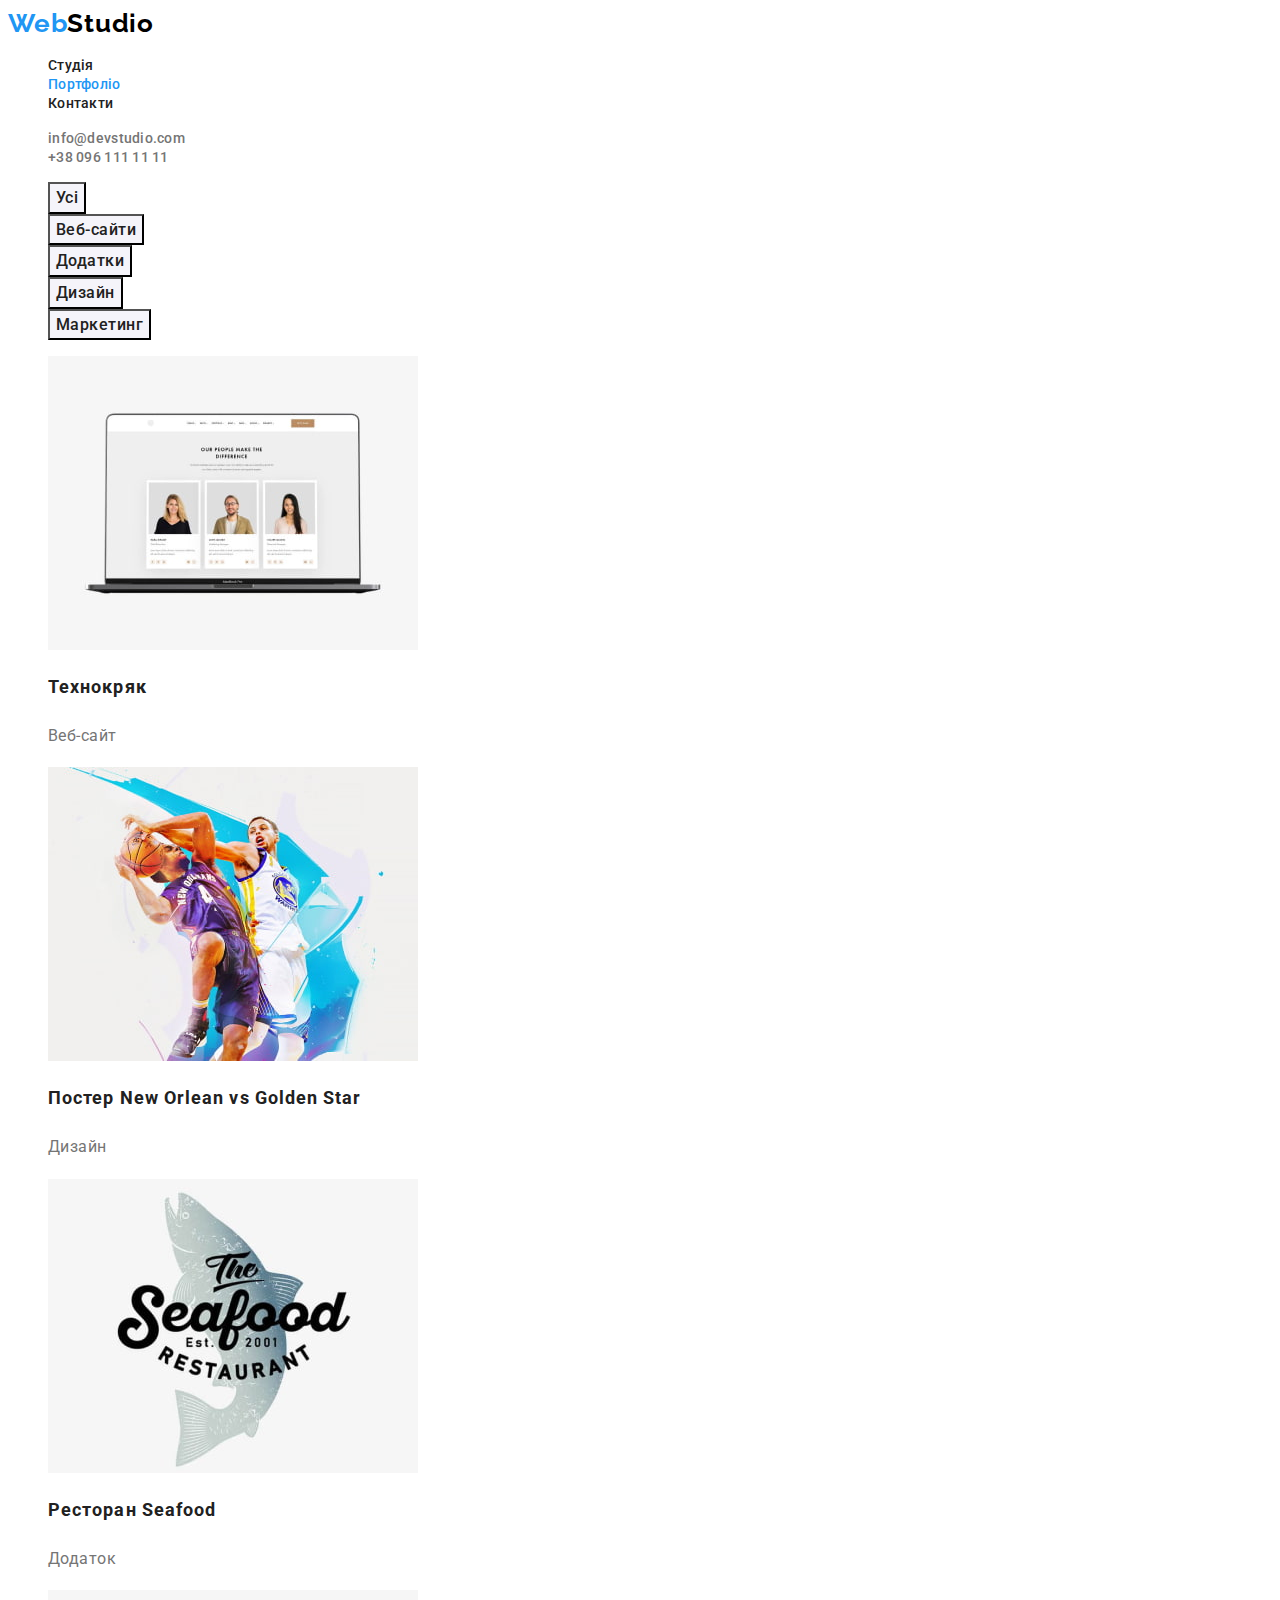
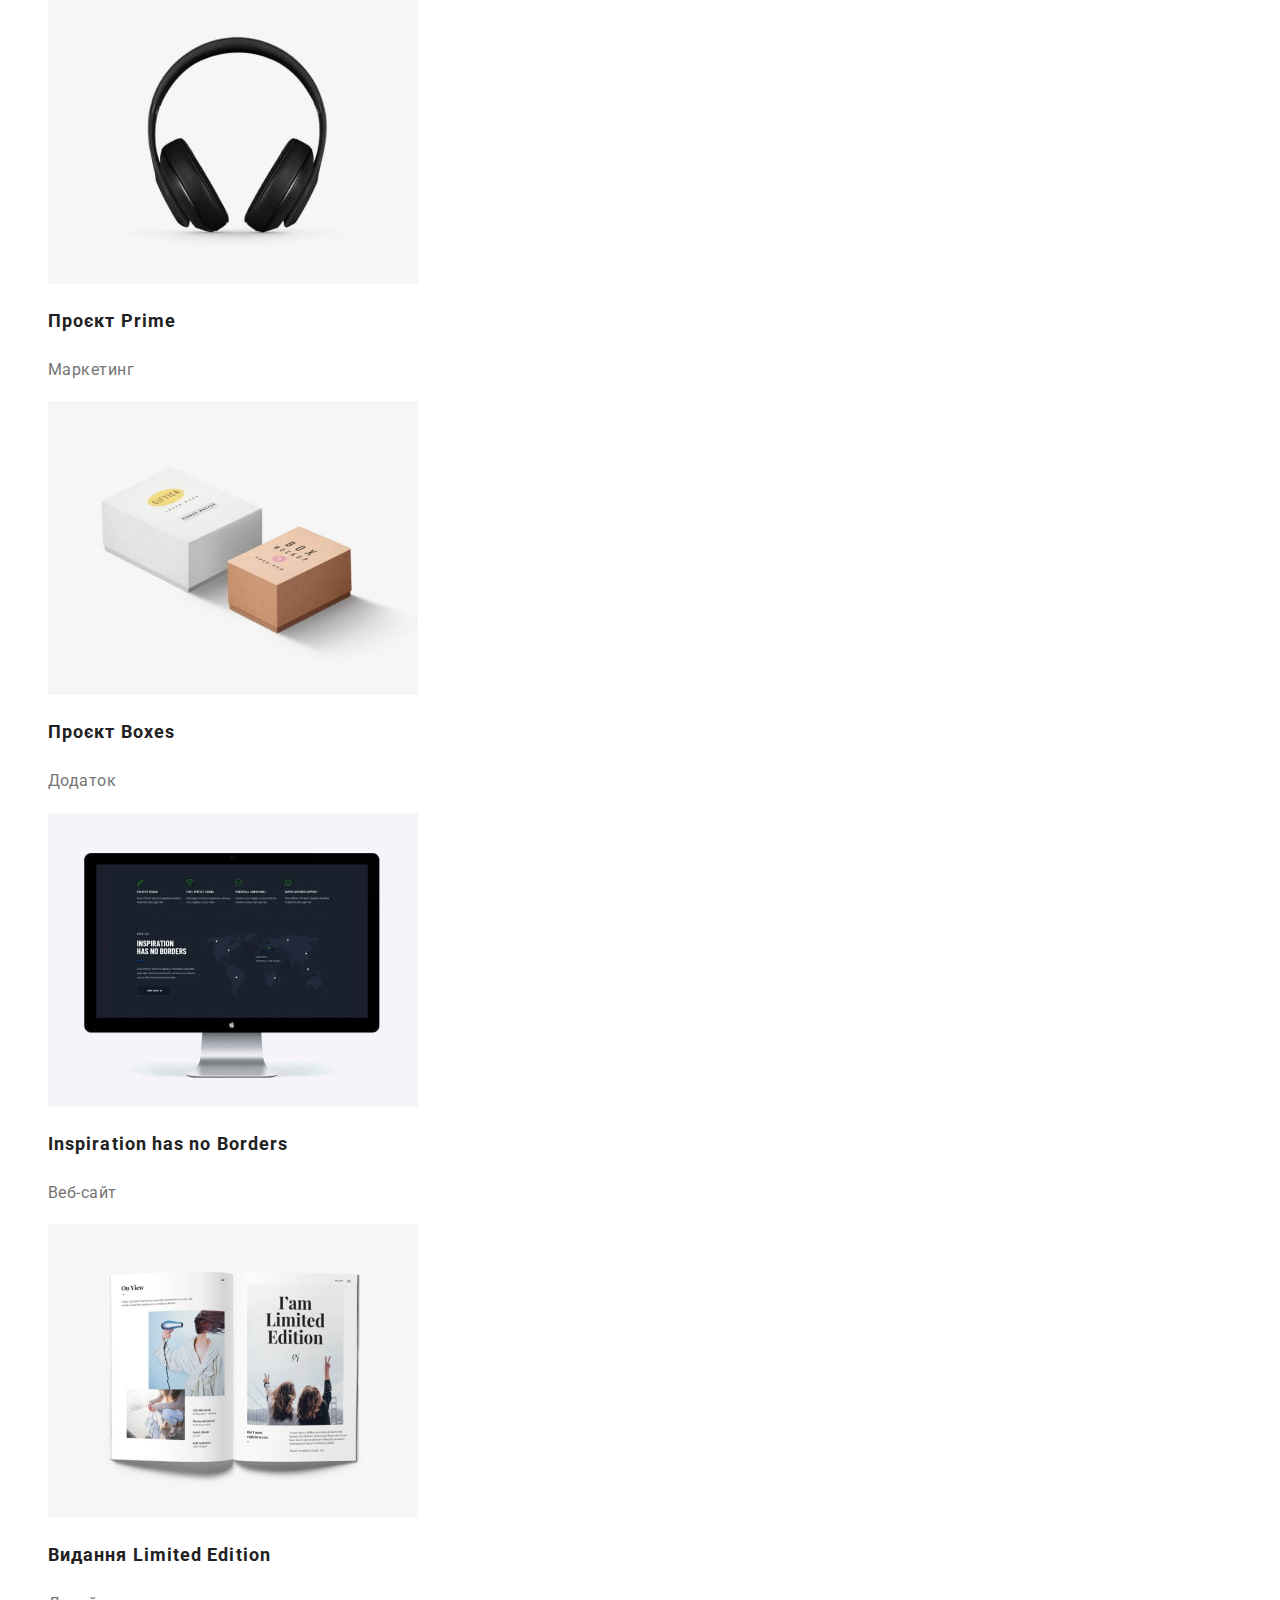
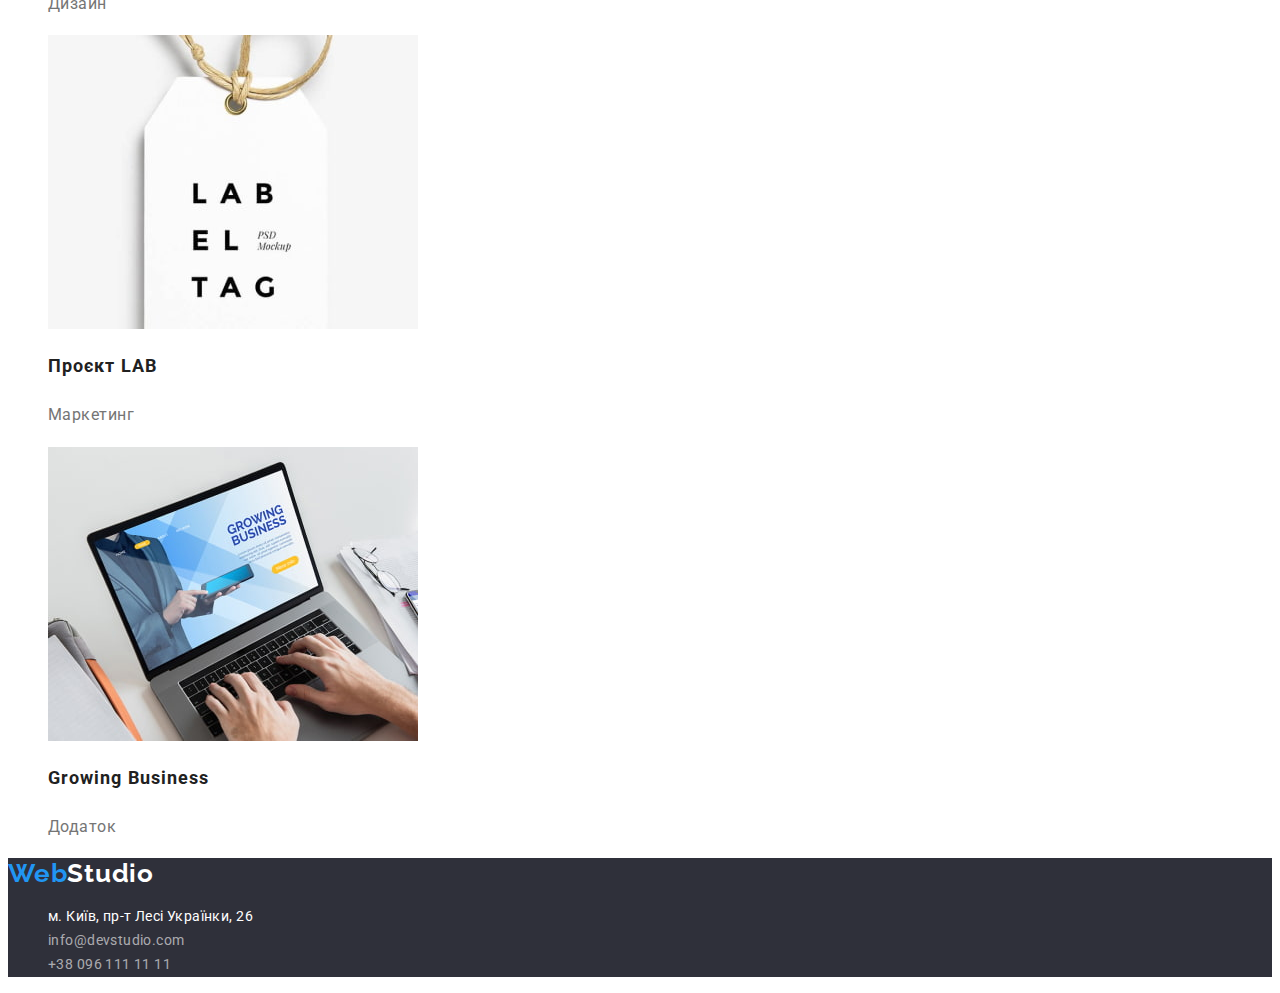
==== portfolio.html @ 66be1bb6 "Initial repo" ====
<!DOCTYPE html>
<html lang="uk-UA">
  <head>
    <meta charset="UTF-8" />
    <meta http-equiv="X-UA-Compatible" content="IE=edge" />
    <meta name="viewport" content="width=device-width, initial-scale=1.0" />
    <title>goit-markup-hw-02</title>
    <link rel="preconnect" href="https://fonts.googleapis.com">
    <link rel="preconnect" href="https://fonts.gstatic.com" crossorigin>
    <link href="https://fonts.googleapis.com/css2?family=Raleway:wght@700&family=Roboto:wght@400;500;700;900&display=swap" rel="stylesheet">
    <link rel="stylesheet" href="./css/styles.css">
     </head>
  <body>
    <header>
      <nav>
        <a class="logo" href="./index.html" lang="en">Web<span class="logo-header">Studio</span></a>

        <ul class="nav-list list">
          <li>
            <a href="./index.html">Студія</a>
          </li>
          <li>
            <a class="current" href="./portfolio.html">Портфоліо</a>
          </li>
          <li>
            <a href="link">Контакти</a>
          </li>
        </ul>
      </nav>
      <ul class="contacts-list list">
        <li>
          <a href="mailto:info@devstudio.com">info@devstudio.com</a>
        </li>
        <li>
          <a href="tel:+380961111111">+38 096 111 11 11</a>
        </li>
      </ul>
    </header>
    <main>
      <!-- Portfolio Section -->
      <section class="portfolio-section">
        <h1 class="hidden-title"> <!-- FIXME: Delete this <h1> with CSS -->
          Портфоліо
        </h1>
        <ul>
          <li><button class="portfolio-button" type="button">Усі</button></li>
          <li><button class="portfolio-button" type="button">Веб-сайти</button></li>
          <li><button class="portfolio-button" type="button">Додатки</button></li>
          <li><button class="portfolio-button" type="button">Дизайн</button></li>
          <li><button class="portfolio-button" type="button">Маркетинг</button></li>
        </ul>
        <ul>
          <li> <img src="./images/portfolio-img-6.jpg" alt="Технокряк - Веб-сайт" width="370">
            <h2 class="titles portfolio-title">Технокряк</h2>
            <p class="portfolio-text">Веб-сайт</p></li>
          <li> <img src="./images/portfolio-img-4.jpg" alt="Постер New Orlean vs Golden Star - Дизайн" width="370">
            <h2 class="titles portfolio-title">Постер <span lang="en">New Orlean vs Golden Star</span></h2>
            <p class="portfolio-text">Дизайн</p></li>
          <li> <img src="./images/portfolio-img-5.jpg" alt="Ресторан Seafood - Додаток" width="370">
            <h2 class="titles portfolio-title">Ресторан <span lang="en">Seafood</span></h2>
            <p class="portfolio-text">Додаток</p></li>
          <li> <img src="./images/portfolio-img-7.jpg" alt="Проєкт Prime - Маркетинг" width="370">
            <h2 class="titles portfolio-title">Проєкт <span lang="en">Prime</span></h2>
            <p class="portfolio-text">Маркетинг</p></li>
          <li> <img src="./images/portfolio-img-8.jpg" alt="Проєкт Boxes - Додаток" width="370">
            <h2 class="titles portfolio-title">Проєкт <span lang="en">Boxes</span></h2>
            <p class="portfolio-text">Додаток</p></li>
          <li> <img src="./images/portfolio-img-9.jpg" alt="Inspiration has no Borders - Веб-сайт" width="370">
            <h2 class="titles portfolio-title" lang="en">Inspiration has no Borders</h2>
            <p class="portfolio-text">Веб-сайт</p></li>
          <li> <img src="./images/portfolio-img-1.jpg" alt="Видання Limited Edition - Дизайн" width="370">
            <h2 class="titles portfolio-title">Видання <span lang="en">Limited Edition</span></h2>
            <p class="portfolio-text">Дизайн</p></li>
          <li> <img src="./images/portfolio-img-2.jpg" alt="Проєкт LAB - Маркетинг" width="370">
            <h2 class="titles portfolio-title">Проєкт <span lang="en">LAB</span></h2>
            <p class="portfolio-text">Маркетинг</p></li>
          <li> <img src="./images/portfolio-img-3.jpg" alt="Growing Business - Додаток" width="370">
            <h2 class="titles portfolio-title" lang="en">Growing Business</h2>
            <p class="portfolio-text">Додаток</p></li>
        </ul>
      </section>
    </main>
    <footer class="footer-styles">
      <a class="logo" href="./index.html">Web<span class="logo-footer">Studio</span></a>
      <address>
        <ul>
          <li class="footer-address">
            м. Київ, пр-т Лесі Українки, 26
          </li>
          <li>
            <a class="footer-contacts" href="mailto:info@devstudio.com">info@devstudio.com</a>
          </li>
          <li>
            <a class="footer-contacts" href="tel:+380961111111">+38 096 111 11 11</a>
          </li>
        </ul>
    </address>
  </footer>
  </body>
</html>
---- css/styles.css ----
/* LIST OF COMMENTS Ctrl+F */

/* Variables */
/* Default settings turn off */
/* Inherited Settings */
/* Logo */
/* Nav & Contacts List */
/* Hero Section */
/* Buttons */
/* Section`s Titles */
/* Features Section */
/* Team Section */
/* Portfolio Section */
/* Footer */



/* Variables */

:root {
    --brand-color: #757575;
    --accent-color: #2196F3;
    --primary-color: #212121;
    --secondary-color: #000000;
    --white-color: #FFFFFF;
    --white-opacity: rgba(255, 255, 255, .6);
    --bg-color: #2F303A;
    --button-color: #F5F4FA;
    --hero-button: #188CE8;

}

/* Default settings turn off */

ul {list-style: none;}
a {text-decoration: none;}


/* Inherited Settings */

body {
    color: var(--brand-color);
    background-color: var(--white-color);
    font-family: "Roboto", sans-serif;
}

/* Logo */

.logo {
    color: var(--accent-color);
    font-family: "Raleway", sans-serif;
    font-weight: 700;
    font-size: 26px;
    line-height: 1.2;
    letter-spacing: 0.03em;
}
.logo-header {color: var(--secondary-color);}
.logo-footer {color: var(--white-color);}


/* Nav & Contacts List */

.nav-list a,
.contacts-list a {
    color: var(--primary-color);
    font-weight: 500;
    font-size: 14px;
    line-height: 1.1;
    letter-spacing: 0.02em;
}

.list a:hover,
.list a:focus,
.footer-contacts:hover,
.footer-contacts:focus {
    color: var(--accent-color);
}

.list .current {
    color: var(--accent-color);
}

/* Mentor`s notes - FIXED */
/* .list .current:hover,
.list .current:focus {
    color: var(--primary-color);
    text-decoration: underline;
} */
.contacts-list a {
    color: inherit;
}

/* Hero Section */

.hero-section {
    background-color: var(--bg-color);
    color: var(--white-color);

    /* Mentor`s notes - FIXED */
    /* font-weight: 900;
    font-size: 44px;
    line-height: 1.4;
    text-align: center;
    letter-spacing: 0.06em;
    text-transform: uppercase; */
}

.hero-title {
    font-weight: 900;
    font-size: 44px;
    line-height: 1.4;
    letter-spacing: 0.06em;
    text-transform: uppercase;
}

/* Buttons */

button {
    font-family: inherit;
    cursor: pointer;
}

.hero-button {
    color: var(--white-color);
    background-color: var(--accent-color);
    font-weight: 700;
    font-size: 16px;
    line-height: 1.9;
    letter-spacing: 0.06em;
}

.hero-button:hover,
.hero-button:focus {
    /* color: var(--secondary-color); */
    background-color: var(--hero-button);
}

.portfolio-button {
    color: var(--primary-color);
    background-color: var(--button-color);
    font-weight: 500;
    font-size: 16px;
    line-height: 1.6;
    letter-spacing: 0.03em;
}

.portfolio-button:hover,
.portfolio-button:focus {
    color: var(--white-color);
    background-color: var(--accent-color);
}

/* Section`s Titles */

.hidden-title {display: none;}

.titles {color: var(--primary-color);}

.occupation-title,
.team-title {
    font-weight: 700;
    font-size: 36px;
    line-height: 1.2;
    letter-spacing: 0.03em;
}

/* Features Section */

.feature-title {
    font-weight: 700;
    font-size: 14px;
    line-height: 1.1;
    letter-spacing: 0.03em;
    text-transform: uppercase;
}

.feature-text {
    font-size: 14px;
    line-height: 1.7;
    letter-spacing: 0.03em; 
}  

/* Team Section */

.team-section {
    background-color: var(--button-color);
}
.team-name {
    font-weight: 500;
    font-size: 16px;
    line-height: 1.2;
    letter-spacing: 0.03em;
}

.team-function {
font-size: 16px;
line-height: 1.2;
letter-spacing: 0.03em;
}

/* Portfolio Section */

.portfolio-title {
    font-weight: 700;
    font-size: 18px;
    line-height: 2;
    letter-spacing: 0.06em;
}

.portfolio-text {
    font-size: 16px;
    line-height: 1.9;
    letter-spacing: 0.03em;
}

/* Footer */
.footer-styles {
    background-color: var(--bg-color);
}

.footer-address {
    color: var(--white-color);
    font-style: normal;
    font-size: 14px;
    line-height: 1.7;
    letter-spacing: 0.03em;
}

.footer-contacts {
    color: var(--white-opacity);
    font-style: normal;
    font-size: 14px;
    line-height: 1.7;
    letter-spacing: 0.03em;
}
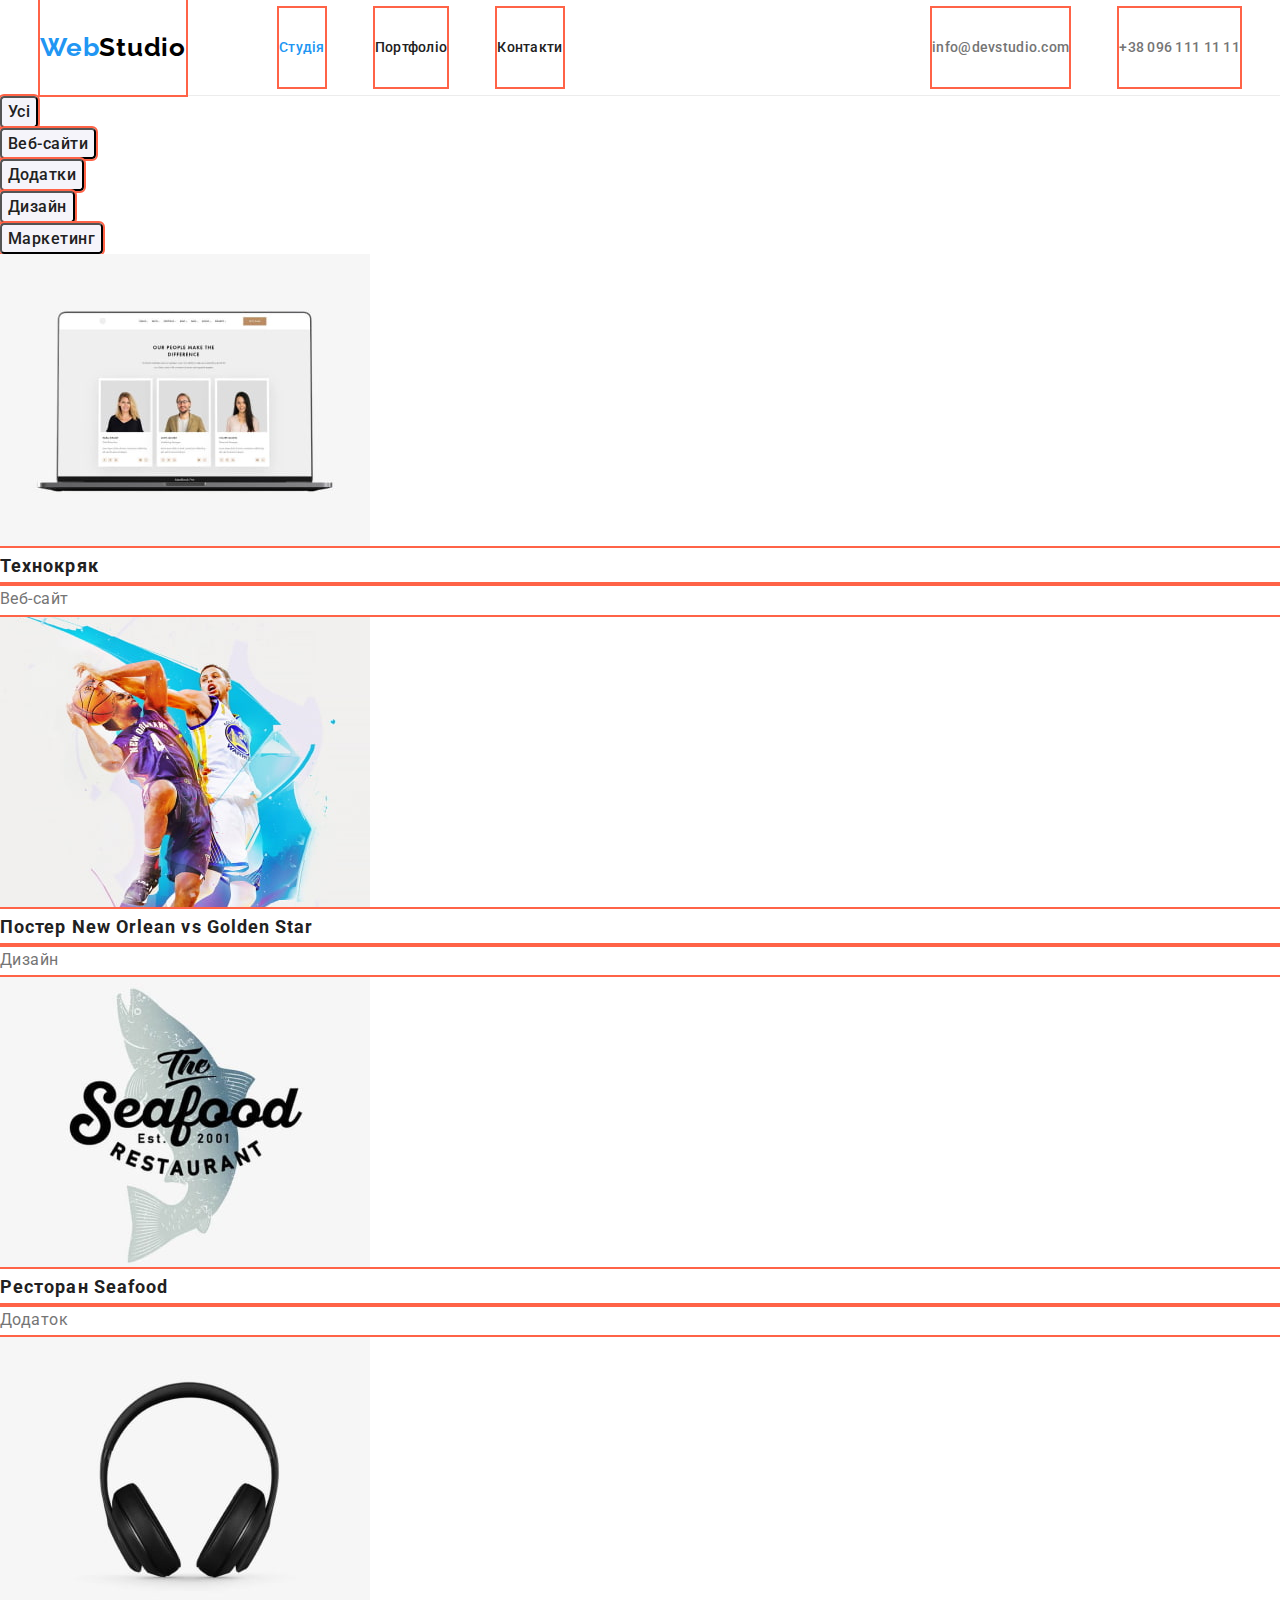
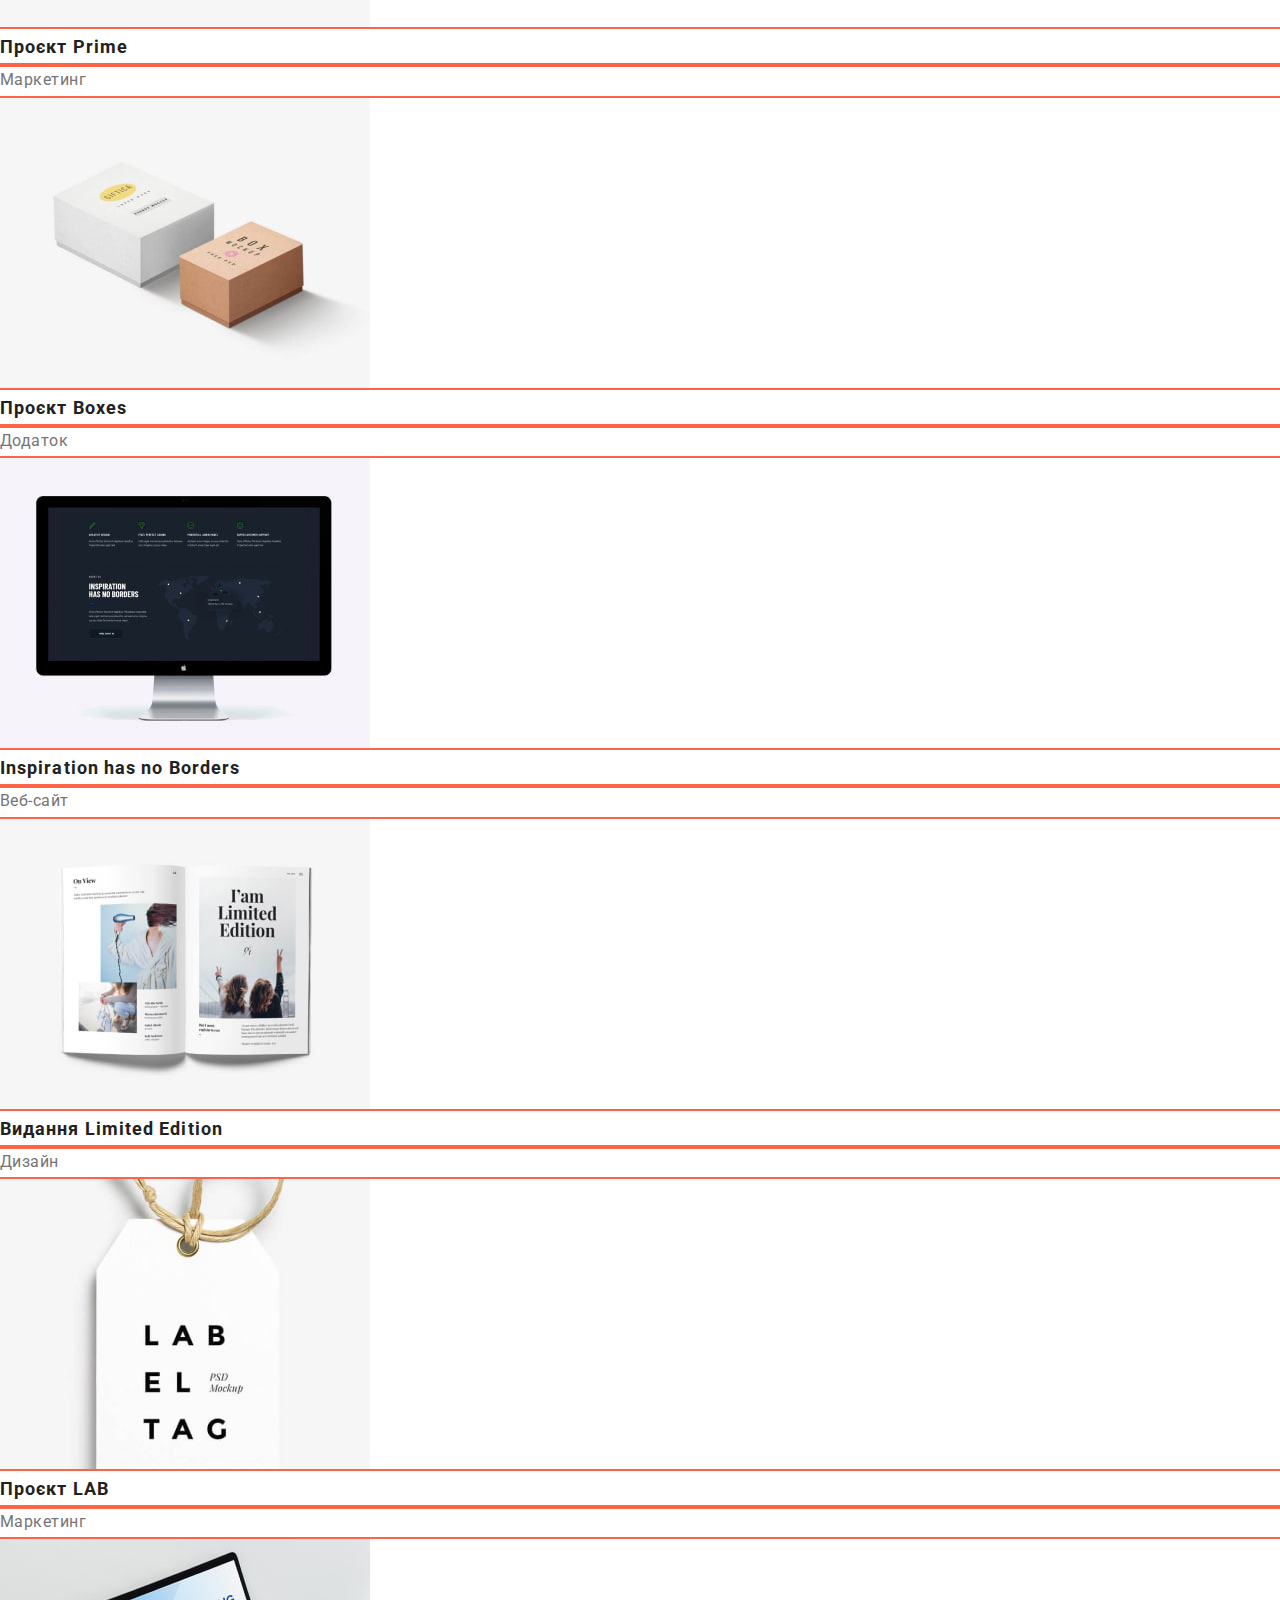
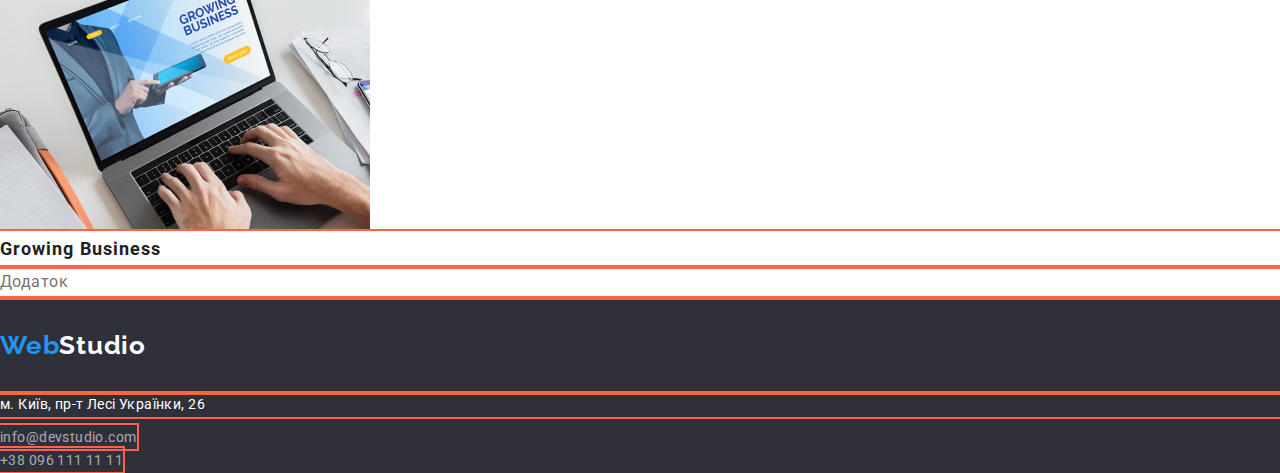
==== commit f30abb7a: "Updated styles" ====
--- a/portfolio.html
+++ b/portfolio.html
@@ -4,37 +4,39 @@
     <meta charset="UTF-8" />
     <meta http-equiv="X-UA-Compatible" content="IE=edge" />
     <meta name="viewport" content="width=device-width, initial-scale=1.0" />
-    <title>goit-markup-hw-02</title>
+    <title>goit-markup-hw-03</title>
     <link rel="preconnect" href="https://fonts.googleapis.com">
     <link rel="preconnect" href="https://fonts.gstatic.com" crossorigin>
     <link href="https://fonts.googleapis.com/css2?family=Raleway:wght@700&family=Roboto:wght@400;500;700;900&display=swap" rel="stylesheet">
+    <link rel="stylesheet" href="https://cdnjs.cloudflare.com/ajax/libs/modern-normalize/1.1.0/modern-normalize.min.css" integrity="sha512-wpPYUAdjBVSE4KJnH1VR1HeZfpl1ub8YT/NKx4PuQ5NmX2tKuGu6U/JRp5y+Y8XG2tV+wKQpNHVUX03MfMFn9Q==" crossorigin="anonymous" referrerpolicy="no-referrer" />
     <link rel="stylesheet" href="./css/styles.css">
      </head>
   <body>
-    <header>
-      <nav>
-        <a class="logo" href="./index.html" lang="en">Web<span class="logo-header">Studio</span></a>
-
-        <ul class="nav-list list">
+    <header class="page-header">
+      <div class="container header">
+        <nav class="nav">
+          <a class="logo" href="./index.html" lang="en">Web<span class="logo-header">Studio</span></a>
+          <ul class="nav-list list">
+            <li>
+              <a class="current" href="./index.html">Студія</a>
+            </li>
+            <li>
+              <a href="./portfolio.html">Портфоліо</a>
+            </li>
+            <li>
+              <a href="link">Контакти</a>
+            </li>
+          </ul>
+        </nav>
+        <ul class="contacts-list list">
           <li>
-            <a href="./index.html">Студія</a>
+            <a href="mailto:info@devstudio.com">info@devstudio.com</a>
           </li>
           <li>
-            <a class="current" href="./portfolio.html">Портфоліо</a>
-          </li>
-          <li>
-            <a href="link">Контакти</a>
+            <a href="tel:+380961111111">+38 096 111 11 11</a>
           </li>
         </ul>
-      </nav>
-      <ul class="contacts-list list">
-        <li>
-          <a href="mailto:info@devstudio.com">info@devstudio.com</a>
-        </li>
-        <li>
-          <a href="tel:+380961111111">+38 096 111 11 11</a>
-        </li>
-      </ul>
+      </div>
     </header>
     <main>
       <!-- Portfolio Section -->
--- a/css/styles.css
+++ b/css/styles.css
@@ -27,32 +27,71 @@
     --bg-color: #2F303A;
     --button-color: #F5F4FA;
     --hero-button: #188CE8;
+    --header-line: #ECECEC
 
 }
 
 /* Default settings turn off */
 
-ul {list-style: none;}
+ul, p, h1, h2, h3, h4, h5, h6 {
+    list-style: none;
+    padding: 0;
+    margin: 0;
+}
 a {text-decoration: none;}
 
 
 /* Inherited Settings */
 
 body {
+    margin: 0;
     color: var(--brand-color);
     background-color: var(--white-color);
     font-family: "Roboto", sans-serif;
 }
 
+.container {
+    width: 1200px;
+    padding-left: 15px;
+    padding-right: 15px;
+    margin-left: auto;
+    margin-right: auto;
+}
+
+.section {
+    padding-top: 94px;
+    padding-bottom: 94px;
+}
+
+img {
+    display: block;
+}
+
+.list {
+    padding: 0;
+    margin: 0;
+}
+
+/* Page Header */
+
+.page-header {
+    border-bottom: 1px solid var(--header-line);
+}
+
 /* Logo */
 
 .logo {
+    display: block;
+    padding-top: 32px;
+    padding-bottom: 32px;
     color: var(--accent-color);
     font-family: "Raleway", sans-serif;
     font-weight: 700;
     font-size: 26px;
     line-height: 1.2;
     letter-spacing: 0.03em;
+        outline: 2px solid tomato;
+
 }
 .logo-header {color: var(--secondary-color);}
 .logo-footer {color: var(--white-color);}
@@ -60,13 +99,39 @@
 
 /* Nav & Contacts List */
 
+.container.header {
+    display: flex;
+    align-items: center; 
+}
+
+.nav, .nav-list, .contacts-list {
+    display: flex;
+    align-items: center;
+}
+
+.nav-list, .contacts-list {
+    margin-left: 93px;
+    gap: 50px;
+}
+
+.contacts-list {
+margin-left: auto;
+}
+
+
+
 .nav-list a,
 .contacts-list a {
+    display: block;
+    padding-top: 32px;
+    padding-bottom: 32px;
     color: var(--primary-color);
     font-weight: 500;
     font-size: 14px;
     line-height: 1.1;
     letter-spacing: 0.02em;
+        outline: 2px solid tomato;
+
 }
 
 .list a:hover,
@@ -93,8 +158,10 @@
 /* Hero Section */
 
 .hero-section {
+    text-align: center;
     background-color: var(--bg-color);
     color: var(--white-color);
+    outline: 2px solid tomato;
 
     /* Mentor`s notes - FIXED */
     /* font-weight: 900;
@@ -106,11 +173,14 @@
 }
 
 .hero-title {
+    margin-top: 0;
+    margin-bottom: 30px;
     font-weight: 900;
     font-size: 44px;
     line-height: 1.4;
     letter-spacing: 0.06em;
     text-transform: uppercase;
+    outline: 2px solid tomato;
 }
 
 /* Buttons */
@@ -118,6 +188,8 @@
 button {
     font-family: inherit;
     cursor: pointer;
+    border-radius: 4px;
+    outline: 2px solid tomato;
 }
 
 .hero-button {
@@ -152,9 +224,24 @@
 
 /* Section`s Titles */
 
-.hidden-title {display: none;}
-
-.titles {color: var(--primary-color);}
+.hidden-title {
+    position: absolute;
+    width: 1px;
+    height: 1px;
+    margin: -1px;
+    border: 0;
+    padding: 0;
+    
+    white-space: nowrap;
+    clip-path: inset(100%);
+    clip: rect(0 0 0 0);
+    overflow: hidden;
+}
+
+.titles {
+    color: var(--primary-color);
+    outline: 2px solid tomato;
+}
 
 .occupation-title,
 .team-title {
@@ -166,25 +253,72 @@
 
 /* Features Section */
 
+.container.feature-section {
+    display: flex;
+}
+
+.feature-list {
+    display: flex;
+    gap: 30px;
+}
+
 .feature-title {
+    margin-bottom: 10px;
     font-weight: 700;
     font-size: 14px;
     line-height: 1.1;
     letter-spacing: 0.03em;
     text-transform: uppercase;
+    outline: 2px solid tomato;
 }
 
 .feature-text {
     font-size: 14px;
     line-height: 1.7;
-    letter-spacing: 0.03em; 
+    letter-spacing: 0.03em;
+        outline: 2px solid tomato;
+
 }  
+
+/* What-we-do Section */
+
+.occupation-title {
+    text-align: center;
+    margin-bottom: 50px;
+}
+
+.occupation-list {
+    display: flex;
+    gap: 30px;
+}
 
 /* Team Section */
 
 .team-section {
     background-color: var(--button-color);
 }
+
+.team-title {
+    text-align: center;
+    margin-bottom: 50px;
+} 
+.team-list {
+    display: flex;
+    gap: 30px;
+}
+
+.team-card {
+    border-radius: 4px;
+    background-color: var(--white-color);
+    box-shadow: 0 2px 1px 0 rgba(0, 0, 0, 0.2), 0 1px 1px 0 rgba(0, 0, 0, 0.14), 0 1px 3px 0 rgba(0, 0, 0, 0.12);
+}
+
+.card-title {
+    padding-top: 30px;
+    padding-bottom: 30px;
+    text-align: center;
+}
+
 .team-name {
     font-weight: 500;
     font-size: 16px;
@@ -193,9 +327,11 @@
 }
 
 .team-function {
-font-size: 16px;
-line-height: 1.2;
-letter-spacing: 0.03em;
+    margin-top: 10px;
+    font-size: 16px;
+    line-height: 1.2;
+    letter-spacing: 0.03em;
+    outline: 2px solid tomato;
 }
 
 /* Portfolio Section */
@@ -211,25 +347,48 @@
     font-size: 16px;
     line-height: 1.9;
     letter-spacing: 0.03em;
+    outline: 2px solid tomato;
 }
 
 /* Footer */
 .footer-styles {
     background-color: var(--bg-color);
+    outline: 2px solid tomato;
+}
+
+.container.footer {
+    justify-content: flex-start;
+}
+
+.logo-div {
+padding-top: 60px;
+padding-bottom: 20px;}
+
+.logo-accent {
+ padding: 0;
 }
 
 .footer-address {
+    margin-bottom: 9px;
     color: var(--white-color);
     font-style: normal;
     font-size: 14px;
     line-height: 1.7;
     letter-spacing: 0.03em;
+    outline: 2px solid tomato;
+}
+
+.footer-contacts a {
+    margin-bottom: 9px;
 }
 
 .footer-contacts {
+    padding-top: 4px;
+    padding-bottom: 4px;
     color: var(--white-opacity);
     font-style: normal;
     font-size: 14px;
     line-height: 1.7;
     letter-spacing: 0.03em;
-}
+    outline: 2px solid tomato;
+}
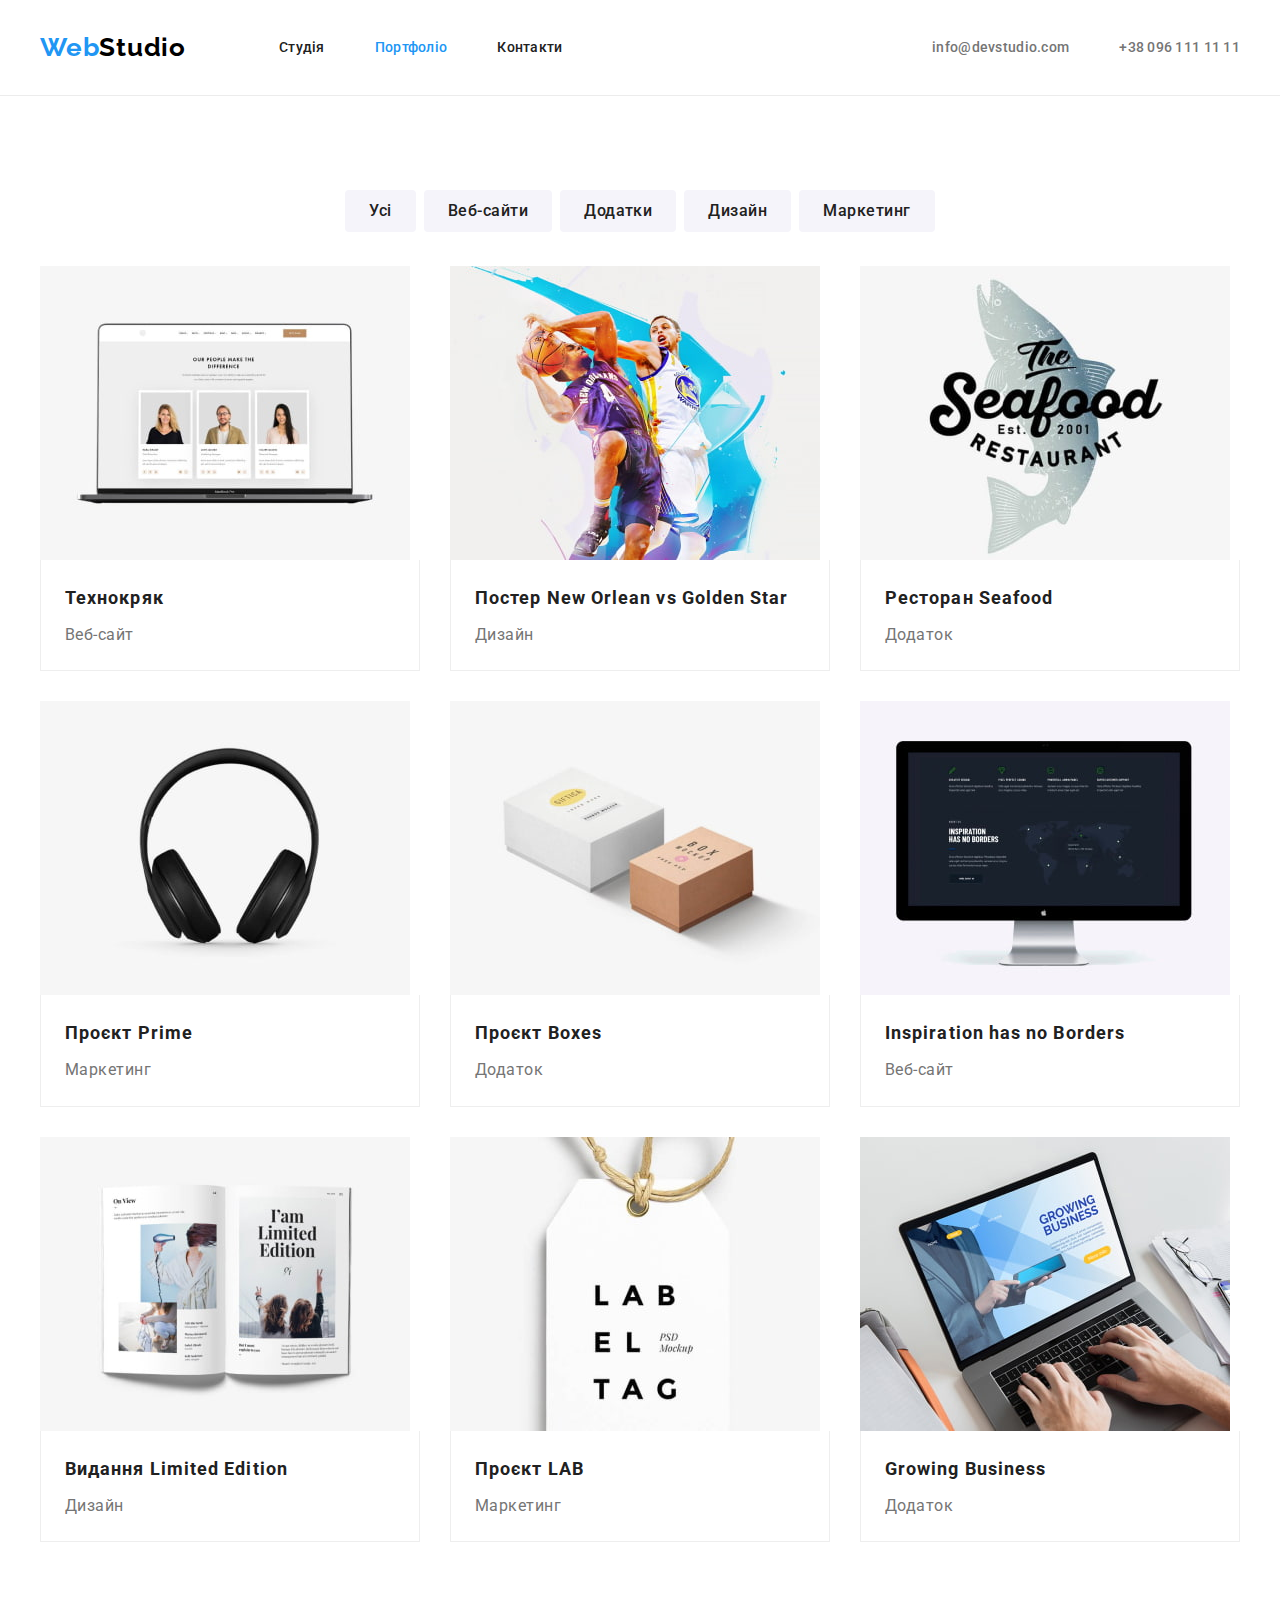
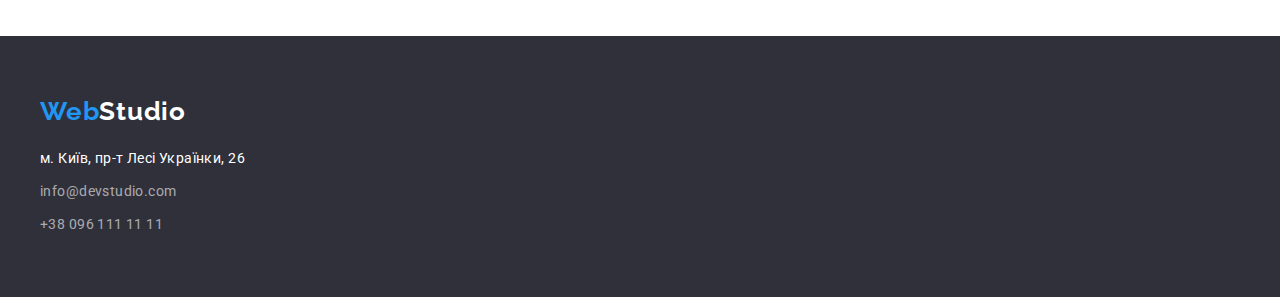
==== commit 285a1d4d: "Added styles" ====
--- a/portfolio.html
+++ b/portfolio.html
@@ -18,10 +18,10 @@
           <a class="logo" href="./index.html" lang="en">Web<span class="logo-header">Studio</span></a>
           <ul class="nav-list list">
             <li>
-              <a class="current" href="./index.html">Студія</a>
+              <a  href="./index.html">Студія</a>
             </li>
             <li>
-              <a href="./portfolio.html">Портфоліо</a>
+              <a class="current" href="./portfolio.html">Портфоліо</a>
             </li>
             <li>
               <a href="link">Контакти</a>
@@ -44,59 +44,101 @@
         <h1 class="hidden-title"> <!-- FIXME: Delete this <h1> with CSS -->
           Портфоліо
         </h1>
-        <ul>
+        <ul class="container btn-set">
           <li><button class="portfolio-button" type="button">Усі</button></li>
           <li><button class="portfolio-button" type="button">Веб-сайти</button></li>
           <li><button class="portfolio-button" type="button">Додатки</button></li>
           <li><button class="portfolio-button" type="button">Дизайн</button></li>
           <li><button class="portfolio-button" type="button">Маркетинг</button></li>
         </ul>
-        <ul>
-          <li> <img src="./images/portfolio-img-6.jpg" alt="Технокряк - Веб-сайт" width="370">
-            <h2 class="titles portfolio-title">Технокряк</h2>
-            <p class="portfolio-text">Веб-сайт</p></li>
-          <li> <img src="./images/portfolio-img-4.jpg" alt="Постер New Orlean vs Golden Star - Дизайн" width="370">
-            <h2 class="titles portfolio-title">Постер <span lang="en">New Orlean vs Golden Star</span></h2>
-            <p class="portfolio-text">Дизайн</p></li>
-          <li> <img src="./images/portfolio-img-5.jpg" alt="Ресторан Seafood - Додаток" width="370">
-            <h2 class="titles portfolio-title">Ресторан <span lang="en">Seafood</span></h2>
-            <p class="portfolio-text">Додаток</p></li>
-          <li> <img src="./images/portfolio-img-7.jpg" alt="Проєкт Prime - Маркетинг" width="370">
-            <h2 class="titles portfolio-title">Проєкт <span lang="en">Prime</span></h2>
-            <p class="portfolio-text">Маркетинг</p></li>
-          <li> <img src="./images/portfolio-img-8.jpg" alt="Проєкт Boxes - Додаток" width="370">
-            <h2 class="titles portfolio-title">Проєкт <span lang="en">Boxes</span></h2>
-            <p class="portfolio-text">Додаток</p></li>
-          <li> <img src="./images/portfolio-img-9.jpg" alt="Inspiration has no Borders - Веб-сайт" width="370">
-            <h2 class="titles portfolio-title" lang="en">Inspiration has no Borders</h2>
-            <p class="portfolio-text">Веб-сайт</p></li>
-          <li> <img src="./images/portfolio-img-1.jpg" alt="Видання Limited Edition - Дизайн" width="370">
-            <h2 class="titles portfolio-title">Видання <span lang="en">Limited Edition</span></h2>
-            <p class="portfolio-text">Дизайн</p></li>
-          <li> <img src="./images/portfolio-img-2.jpg" alt="Проєкт LAB - Маркетинг" width="370">
-            <h2 class="titles portfolio-title">Проєкт <span lang="en">LAB</span></h2>
-            <p class="portfolio-text">Маркетинг</p></li>
-          <li> <img src="./images/portfolio-img-3.jpg" alt="Growing Business - Додаток" width="370">
-            <h2 class="titles portfolio-title" lang="en">Growing Business</h2>
-            <p class="portfolio-text">Додаток</p></li>
-        </ul>
+        <div class="container">
+          <ul class="card-set">
+            <li class="item"> <img src="./images/portfolio-img-6.jpg" alt="Технокряк - Веб-сайт" width="370">
+              <div class="card-name">
+                <h2 class="titles portfolio-title">Технокряк</h2>
+                <p class="portfolio-text">Веб-сайт</p>
+              </div>
+            </li>
+
+            <li class="item"> <img src="./images/portfolio-img-4.jpg" alt="Постер New Orlean vs Golden Star - Дизайн" width="370">
+              <div class="card-name">
+                <h2 class="titles portfolio-title">Постер <span lang="en">New Orlean vs Golden Star</span></h2>
+                <p class="portfolio-text">Дизайн</p>
+              </div>
+              </li>
+
+            <li class="item"> <img src="./images/portfolio-img-5.jpg" alt="Ресторан Seafood - Додаток" width="370">
+              <div class="card-name">
+                <h2 class="titles portfolio-title">Ресторан <span lang="en">Seafood</span></h2>
+                <p class="portfolio-text">Додаток</p>
+              </div>
+            </li>
+
+            <li class="item"> <img src="./images/portfolio-img-7.jpg" alt="Проєкт Prime - Маркетинг" width="370">
+              <div class="card-name">
+                <h2 class="titles portfolio-title">Проєкт <span lang="en">Prime</span></h2>
+                <p class="portfolio-text">Маркетинг</p>
+              </div>
+            </li>
+
+            <li class="item"> <img src="./images/portfolio-img-8.jpg" alt="Проєкт Boxes - Додаток" width="370">
+                <div class="card-name">
+                <h2 class="titles portfolio-title">Проєкт <span lang="en">Boxes</span></h2>
+                <p class="portfolio-text">Додаток</p>
+              </div>
+            </li>
+
+            <li class="item"> <img src="./images/portfolio-img-9.jpg" alt="Inspiration has no Borders - Веб-сайт" width="370">
+              <div class="card-name">
+              <h2 class="titles portfolio-title" lang="en">Inspiration has no Borders</h2>
+              <p class="portfolio-text">Веб-сайт</p>
+              </div>
+            </li>
+
+            <li class="item"> <img src="./images/portfolio-img-1.jpg" alt="Видання Limited Edition - Дизайн" width="370">
+              <div class="card-name">
+                <h2 class="titles portfolio-title">Видання <span lang="en">Limited Edition</span></h2>
+                <p class="portfolio-text">Дизайн</p>
+              </div>
+            </li>
+
+            <li class="item"> <img src="./images/portfolio-img-2.jpg" alt="Проєкт LAB - Маркетинг" width="370">
+              <div class="card-name">
+                <h2 class="titles portfolio-title">Проєкт <span lang="en">LAB</span></h2>
+                <p class="portfolio-text">Маркетинг</p>
+              </div>
+            </li>
+
+            <li class="item"> <img src="./images/portfolio-img-3.jpg" alt="Growing Business - Додаток" width="370">
+              <div class="card-name">
+                <h2 class="titles portfolio-title" lang="en">Growing Business</h2>
+                <p class="portfolio-text">Додаток</p>
+              </div>
+            </li>
+          </ul>
+
+        </div>
       </section>
     </main>
     <footer class="footer-styles">
-      <a class="logo" href="./index.html">Web<span class="logo-footer">Studio</span></a>
-      <address>
-        <ul>
-          <li class="footer-address">
+      <div class="container footer">
+        <div class="logo-div">
+        <a class="logo logo-accent" href="./index.html">Web<span class="logo-footer">Studio</span></a>
+        </div>
+        <address>
+          <ul class="footer-list">
+            <li class="footer-address">
             м. Київ, пр-т Лесі Українки, 26
-          </li>
-          <li>
+            </li>
+            <li class="footer-item">
             <a class="footer-contacts" href="mailto:info@devstudio.com">info@devstudio.com</a>
-          </li>
-          <li>
+            </li>
+            <li class="footer-item">
             <a class="footer-contacts" href="tel:+380961111111">+38 096 111 11 11</a>
-          </li>
+            </li>
         </ul>
-    </address>
+        </address>
+      </div>
   </footer>
   </body>
 </html>
--- a/css/styles.css
+++ b/css/styles.css
@@ -27,8 +27,8 @@
     --bg-color: #2F303A;
     --button-color: #F5F4FA;
     --hero-button: #188CE8;
-    --header-line: #ECECEC
-
+    --header-line: #ECECEC;
+    --card-border:  #EEEEEE;
 }
 
 /* Default settings turn off */
@@ -65,6 +65,8 @@
 
 img {
     display: block;
+    max-width: 100%;
+    height: auto;
 }
 
 .list {
@@ -90,9 +92,8 @@
     font-size: 26px;
     line-height: 1.2;
     letter-spacing: 0.03em;
-        outline: 2px solid tomato;
-
-}
+}
+
 .logo-header {color: var(--secondary-color);}
 .logo-footer {color: var(--white-color);}
 
@@ -117,8 +118,6 @@
 .contacts-list {
 margin-left: auto;
 }
-
-
 
 .nav-list a,
 .contacts-list a {
@@ -130,8 +129,6 @@
     font-size: 14px;
     line-height: 1.1;
     letter-spacing: 0.02em;
-        outline: 2px solid tomato;
-
 }
 
 .list a:hover,
@@ -161,7 +158,7 @@
     text-align: center;
     background-color: var(--bg-color);
     color: var(--white-color);
-    outline: 2px solid tomato;
+
 
     /* Mentor`s notes - FIXED */
     /* font-weight: 900;
@@ -180,7 +177,6 @@
     line-height: 1.4;
     letter-spacing: 0.06em;
     text-transform: uppercase;
-    outline: 2px solid tomato;
 }
 
 /* Buttons */
@@ -189,10 +185,10 @@
     font-family: inherit;
     cursor: pointer;
     border-radius: 4px;
-    outline: 2px solid tomato;
 }
 
 .hero-button {
+    padding: 10px 32px;
     color: var(--white-color);
     background-color: var(--accent-color);
     font-weight: 700;
@@ -208,12 +204,14 @@
 }
 
 .portfolio-button {
+    padding: 6px 22px;
     color: var(--primary-color);
     background-color: var(--button-color);
     font-weight: 500;
     font-size: 16px;
     line-height: 1.6;
     letter-spacing: 0.03em;
+    border-color: transparent;
 }
 
 .portfolio-button:hover,
@@ -240,7 +238,6 @@
 
 .titles {
     color: var(--primary-color);
-    outline: 2px solid tomato;
 }
 
 .occupation-title,
@@ -269,15 +266,12 @@
     line-height: 1.1;
     letter-spacing: 0.03em;
     text-transform: uppercase;
-    outline: 2px solid tomato;
 }
 
 .feature-text {
     font-size: 14px;
     line-height: 1.7;
     letter-spacing: 0.03em;
-        outline: 2px solid tomato;
-
 }  
 
 /* What-we-do Section */
@@ -331,10 +325,39 @@
     font-size: 16px;
     line-height: 1.2;
     letter-spacing: 0.03em;
-    outline: 2px solid tomato;
 }
 
 /* Portfolio Section */
+
+.btn-set {
+    display: flex;
+    justify-content: center;
+    gap: 8px;
+    padding-top: 94px;
+    padding-bottom: 34px;
+}
+
+.container > .card-set {
+    display: flex;
+    flex-wrap: wrap;
+    padding-bottom: 94px;
+    margin-left: -30px;
+    margin-top: -30px;
+}
+
+.card-set > .item {
+    flex-basis: calc(100% / 3 - 30px);
+    margin-left: 30px;
+    margin-top: 30px;
+}
+
+.card-name {
+    padding: 20px 24px;
+    background-color: var(--white-color);
+    border: 1px solid var(--card-border);
+    border-top: 0;
+
+}
 
 .portfolio-title {
     font-weight: 700;
@@ -344,28 +367,29 @@
 }
 
 .portfolio-text {
+    margin-top: 4px;
     font-size: 16px;
     line-height: 1.9;
     letter-spacing: 0.03em;
-    outline: 2px solid tomato;
 }
 
 /* Footer */
 .footer-styles {
     background-color: var(--bg-color);
-    outline: 2px solid tomato;
 }
 
 .container.footer {
     justify-content: flex-start;
+    padding-top: 60px;
+    padding-bottom: 60px;
 }
 
 .logo-div {
-padding-top: 60px;
-padding-bottom: 20px;}
+/* margin-top: 60px; */
+margin-bottom: 20px;}
 
 .logo-accent {
- padding: 0;
+    padding: 0;
 }
 
 .footer-address {
@@ -375,20 +399,25 @@
     font-size: 14px;
     line-height: 1.7;
     letter-spacing: 0.03em;
-    outline: 2px solid tomato;
-}
-
-.footer-contacts a {
+}
+
+/* .footer-list:last-child {
+    margin-top: 9px;
+} */
+
+.footer-item {
     margin-bottom: 9px;
 }
-
-.footer-contacts {
-    padding-top: 4px;
-    padding-bottom: 4px;
+.footer-item:last-child {
+    margin-bottom: 0;
+}
+
+.footer-contacts {    
+    /* padding-top: 4px;
+    padding-bottom: 4px; */
     color: var(--white-opacity);
     font-style: normal;
     font-size: 14px;
     line-height: 1.7;
     letter-spacing: 0.03em;
-    outline: 2px solid tomato;
-}
+}
